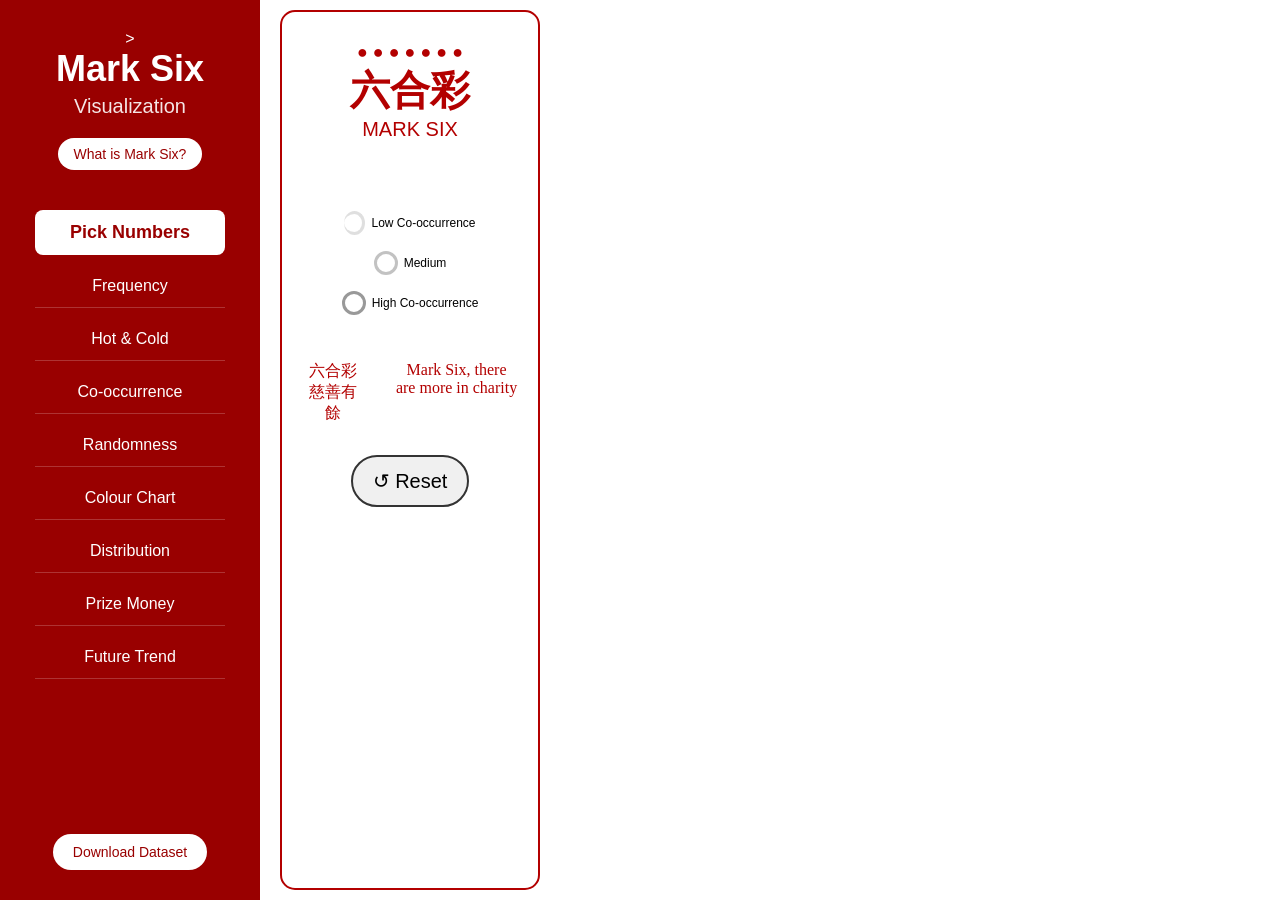
==== index.html @ 0666bc1e "changed names" ====
<!DOCTYPE html>
<html>
<head>
    <meta charset="UTF-8">
    <title>Mark Six Visualization</title>
    <link rel="stylesheet" href="style.css">
</head>
<body>
    <div class="wrapper">
        <!-- Left navigation bar -->
        <div class="sidebar-left">
            <div class="sidebar-header">
               <! <img src="images/ball-1.svg" alt="logo" class="logo-icon"> >
                <h1>Mark Six</h1>
                <p>Visualization</p>
                <button id="infoBtn" class="info-button">What is Mark Six?</button>
            </div>

            <div class="nav-menu">
                <button class="nav-btn active">Pick Numbers</button>
                <button class="nav-btn">Frequency</button>
                <button class="nav-btn">Hot & Cold</button>
                <button class="nav-btn">Co-occurrence</button>
                <button class="nav-btn">Randomness</button>
                <button class="nav-btn">Colour Chart</button>
                <button class="nav-btn">Distribution</button>
                <button class="nav-btn">Prize Money</button>
                <button class="nav-btn">Future Trend</button>
            </div>

            <button id="downloadBtn" class="download-btn">Download Dataset</button>
        </div>

        <!-- Middle Main Content Area-->
        <div class="main-middle">

            <!-- Page 1 : Pick Numbers -->
            <div class="page active-page" id="page-pick">
                <div class="text-container-top">
                    <p style="color: #b30000; font-size: 18px;">&#9679; &#9679; &#9679; &#9679; &#9679; &#9679; &#9679</p>
                    <p style="color: #b30000; font-size: 40px; font-weight: bold">六合彩</p>
                    <p style="color: #b30000; font-size: 20px;">MARK SIX</p>
                </div>
                
                <div class="grid-container" id="number-grid"></div>

                <div class="legend-container">
                    <div class="legend-item">
                        <span style="width:18px;height:18px;border-radius:50%;border:3px solid #999;border-left:transparent;opacity:0.3;"></span>
                        <span>Low Co-occurrence</span>
                    </div>
                    <div class="legend-item">
                        <span style="width:18px;height:18px;border-radius:50%;border:3px solid #999;opacity:0.6;"></span>
                        <span>Medium</span>
                    </div>
                    <div class="legend-item">
                        <span style="width:18px;height:18px;border-radius:50%;border:3px solid #999;opacity:1;"></span>
                        <span>High Co-occurrence</span>
                    </div>
                </div>

                <div class="text-container-bottom">
                    <p style="color: #b30000; font-size: 16px;">六合彩慈善有餘</p>
                    <p style="color: #b30000; font-size: 16px; font-family: 'segoe script'; margin-left: 2em">Mark Six, there are more in charity</p>
                </div>

                <button id="resetBtn" class="reset-button">
                    <span class="reset-icon">↺ Reset</span>
                </button>
            </div>

            <!-- Page 2 : Frequency -->
            <div class="page" id="page-frequency">
                <div class="title-bar">
                    <p style="color: #b30000; font-size: 18px;">&#9679; &#9679; &#9679; &#9679; &#9679; &#9679; &#9679</p>
                    <p style="color: #b30000; font-size: 40px; font-weight: bold">六合彩</p>
                    <p style="color: #b30000; font-size: 20px;">MARK SIX</p>
                </div>

                <div id="freq-ball-wrap"></div>

                <div class="text-container-bottom">
                  <p style="color: #b30000; font-size: 16px;">六合彩慈善有餘</p>
                  <p style="color: #b30000; font-size: 16px; font-family: 'segoe script'; margin-left: 2em">Mark Six, there are more in charity</p>
                </div>
            </div>

            <!-- Page 3 : Hot & Cold -->
            <div class="page" id="page-hotcold">
                <h1 style="color:#990000;">Are there "hot" and "cold" numbers?</h1>

                <div class="hc-container">
                    <!-- Left：Top 10 Hottest -->
                    <div class="hc-col hot-col">
                      <h3><span class="arrow-up">↗</span> Top 10 Hottest Numbers</h3>
                      <div id="hot-list"></div>
                    </div>
                
                    <!-- Right：Top 10 Coldest -->
                    <div class="hc-col cold-col">
                      <h3><span class="arrow-down">↘</span> Top 10 Coldest Numbers</h3>
                      <div id="cold-list"></div>
                    </div>
                </div>
            </div>
        
            <!-- Page 4 : Co-occurrence -->
            <div class="page" id="page-cooccur">
                <h1 style="color:#990000;">How often do certain pairs occur together?</h1>

                <div class="controls-container">
                    <label for="thresholdSlider">Threshold (Minimum frequency to be shown): <span><output id="range-value">0</output></span></label>
                    <div style="display:flex; align-items:center; gap:10px;">
                      <span><output id="min-range">0</output> (Min)</span>
                      <input type="range" id="thresholdSlider" min="25" max="70" value="47"/>
                      <span><output id="max-range">0</output> (Max)</span>
                    </div>

                    <div class="desc-text">
                        <!-- Co-occurrence frequency: Higher = wider & lighter line | Lower = thinner & darker line -->
                    </div>
                </div>
                
                <div id="cooccur-svg-container"></div>
            </div>
        
            <!-- Page 5 : Randomness -->
            <div class="page" id="page-random" style="max-width:100%; width:1600px; margin:0 auto;">
                <h1 style="color:#990000;">Does the distribution of numbers approximate uniform randomness?</h1>

                <div style="display:flex; gap:20px; margin-top:20px;">
                    <!-- Left：Individual Number Frequency Histogram -->
                    <div style="flex:1;">
                        <h3>Individual Number Frequency</h3>
                        <div id="chart-individual" style="width:700px; height:500px;"></div>
                    </div>
            
                    <!-- Right：Sum of Numbers Histogram -->
                    <div style="flex:1;">
                        <h3>Sum of 6 Numbers per Draw</h3>
                        <div id="chart-sum" style="width:700px; height:500px;"></div>
                    </div>
                </div>
            
                <!-- Statistical cards -->
                <div style="margin-top:30px; display:flex; gap:15px; flex-wrap:wrap;">
                    <!-- Left side: Individual statistics -->
                    <div style="flex:1; display:flex; gap:15px; flex-wrap:wrap; justify-content:center;">
                        <div class="stat-card-left"><b>Average Count:</b> <span id="avg-count">-</span></div>
                        <div class="stat-card-left"><b>Min Count:</b> <span id="min-count">-</span></div>
                        <div class="stat-card-left"><b>Max Count:</b> <span id="max-count">-</span></div>
                        <div class="stat-card-left"><b>Variance:</b> <span id="variance">-</span></div>
                        <div class="stat-card-left"><b>Uniform Check:</b> <span id="random-result">-</span></div>
                    </div>

                    <!-- Right side: Sum of number statistics -->
                    <div style="flex:1; display:flex; gap:15px; flex-wrap:wrap; justify-content:center;">
                        <div class="stat-card-right"><b>Mean Sum:</b> <span id="sum-mean">-</span></div>
                        <div class="stat-card-right"><b>Min Sum:</b> <span id="sum-min">-</span></div>
                        <div class="stat-card-right"><b>Max Sum:</b> <span id="sum-max">-</span></div>
                        <div class="stat-card-right"><b>Std Dev:</b> <span id="sum-std">-</span></div>
                        <div class="stat-card-right"><b>Normal Check:</b> <span id="normal-result">-</span></div>
                    </div>
                </div>

                <div class="page5-data-note">
                    Note: All data visualisations on this page only analyse the six main winning numbers. 
                    The extra special number is not included.
                </div> 
            </div>
        
            <!-- Page 6 : Colour Chart -->
            <div class="page" id="page-colour">
                <h1 style="color:#990000;">Which colour of number balls appears most frequently?</h1>
            </div>
        
            <!-- Page 7 : Distribution -->
            <div class="page" id="page-distribution">
                <h1 style="color:#990000;">Does the distribution of numbers exhibit significant differences based on the day of draw?</h1>
            </div>
        
            <!-- Page 8 : Prize Money -->
            <div class="page" id="page-prize">
                <h1 style="color:#990000;">How do jackpot sizes and number frequencies correlate?</h1>
            </div>
        
            <!-- Page 9 : Future Trend -->
            <div class="page" id="page-trend">
                <h1 style="color:#990000;">What is the futurn trend?</h1>
            </div>

        </div>

        <!-- Statistical Information Area -->
        <div class="sidebar-right">

            <!-- Mode 1: Statistics panel used for Pick Numbers -->
            <div id="panel-stats" class="panel-content">
                <!-- Initial tooltip text -->
                <div class="empty-state-text" id="emptyState">
                    Pick any number from the left to see its winning probability and statistics
                </div>

                <!-- Statistics panel -->
                <div class="stats-container" id="statsContainer" style="display: none; width: 100%;">
                    <div class="stats-header">
                        <div class="stats-icons" id="statsIcons">
                        </div>
                        <div class="stats-title">
                            <h2>Number(s): <span id="selectedNumbersText">1</span></h2>
                            <p>Statistical Analysis</p>
                        </div>
                    </div>
            
                    <!-- Statistical Card Area -->
                    <div class="stats-cards">
                        <div class="stat-card appearances">
                            <div class="icon">↗</div>
                            <div class="label">Appearances</div>
                            <div class="value" id="appearances">0</div>
                            <div style="color: #718096; font-size: 18px;">in 2522 draws</div>
                        </div>
                        <div class="stat-card frequency">
                            <div class="icon">%</div>
                            <div class="label">Frequency</div>
                            <div class="value" id="frequency">0.00%</div>
                            <div style="color: #718096; font-size: 18px;">appearance rate</div>
                        </div>
                        <div class="stat-card main">
                            <div class="icon">🏆</div>
                            <div class="label">Main Number</div>
                            <div class="value" id="mainNumber">0</div>
                            <div style="color: #718096; font-size: 18px;">times drawn</div>
                        </div>
                        <div class="stat-card last">
                            <div class="icon">🗓️</div>
                            <div class="label">Last Seen</div>
                            <div class="value" id="lastSeen">N/A</div>
                            <div style="color: #718096; font-size: 18px;">last appearance</div>
                        </div>
                    </div>
                    
                    <!-- Bar chart Area -->
                    <div id="chartWrapper" style="display: none; margin-top: 20px; width: 100%;">
                        <h3 style="font-size: 30px; margin-bottom: 5px;">Most Common Companion Numbers</h3>
                        <p style="color: #718096; font-size: 14px; margin-bottom: 10px;">Numbers that frequently appear together with your selection</p>
                        <div id="companionChart" style="width: 100%;"></div>
                    </div>
                </div>
            </div>

            <!-- Mode 2: Frequency Page Dedicated Button Panel -->
            <div id="panel-frequency" class="panel-content" style="display:none;">
                <div style="padding:30px;">
                    <h1 style="color:#990000;">Which numbers appear most frequently over time?</h1>
                    <h2 style="color:#6a0000;">Click the buttons below to view effects</h2>
                    <button id="btnSortFreq" class="freq-btn">Sort By Frequency</button>
                    <button id="btnSizeFreq" class="freq-btn">Size By Frequency</button>
                    <button id="btnResetFreq" class="freq-btn">Reset Balls</button>
                </div>
            </div>

            <!-- Mode 3: Hot & Cold Page Dont need Panel -->

            <!-- Mode 4: Frequency Page Dedicated Button Panel -->
            <div id="panel-cooccur" style="display:none;"> 
                <div id="clickable-box" class="pair-instruction" style="cursor: pointer;">Click to reset diagram</div>           
                <div class = "pair-instruction">Click each pair card to highlight the corresponding connection line</div>
                <h3>Top Number Pairs</h3>
                <div id="top-pairs-container"></div>
            </div>

        </div>
    </div>

    <!-- Pop-up background and content -->
    <div id="modalOverlay" class="modal-overlay">
        <div class="modal-content">
            <span class="close-btn" id="closeModal">&times;</span>
            <h1>What is Mark Six?</h1>
            <p>
                Mark Six is a popular lottery game in Hong Kong, organized by the Hong Kong Jockey Club. 
                Players choose 6 numbers from 1 to 49, and a draw is held three times a week to determine the winning combination.
            </p>
            <br>
            <h2>How It Works</h2>
            <p>
                Six main numbers and one extra number are drawn. The more matching numbers you have, the higher the prize tier.
            </p>
            <br>
            <div class="modal-buttons">
                <a href="https://bet.hkjc.com/marksix/" target="_blank" class="btn btn-outline">Official Site ↗</a>
                <a href="https://is.hkjc.com/aosbs/help/en/mk6_guide.html" target="_blank" class="btn btn-fill">Official Betting Guide ↗</a>
            </div>
        </div>
    </div>

    <script src="https://d3js.org/d3.v7.min.js"></script>
    <script src="script1.js"></script>
</body>
</html>
---- style.css ----
body, html {
    height: 100%;
    margin: 0;
    font-family: Arial, sans-serif;
}
.wrapper {
    display: flex;
    height: 100vh;
    gap: 0;
}

/* Left navigation bar */
.sidebar-left {
    width: 260px;
    background-color: #990000;
    color: white;
    display: flex;
    flex-direction: column;
    align-items: center;
    padding: 30px 35px;
    box-sizing: border-box;
}
.sidebar-header {
    text-align: center;
    margin-bottom: 40px;
}
.sidebar-header .logo-icon {
    width: 60px;
    height: 60px;
    margin-bottom: 10px;
}
.sidebar-header h1 {
    font-size: 36px;
    margin: 0;
}
.sidebar-header p {
    font-size: 20px;
    opacity: 0.9;
    margin: 5px 0 20px;
}
.welcome-button {
    background-color: white;
    color: #990000;
    border: none;
    padding: 8px 16px;
    border-radius: 20px;
    font-size: 14px;
    cursor: pointer;
    margin-bottom: 10px;
}
.welcome-button:hover {
    background-color: #f0f0f0;
    transform: scale(1.03);
}
.info-button {
    background-color: white;
    color: #990000;
    border: none;
    padding: 8px 16px;
    border-radius: 20px;
    font-size: 14px;
    cursor: pointer;
}
.info-button:hover {
    background-color: #f0f0f0;
    transform: scale(1.03);
}
.nav-menu {
    display: flex;
    flex-direction: column;
    gap: 10px;
    width: 100%;
    margin-bottom: auto;
}
.nav-btn {
    background: transparent;
    border: none;
    color: white;
    font-size: 16px;
    padding: 12px 0;
    cursor: pointer;
    border-bottom: 1px solid rgba(255,255,255,0.2);
    transition: all 0.25s ease;
}
.nav-btn.active {
    background-color: #ffffff;
    color: #990000;
    border-radius: 8px;
    border-bottom: none;
    font-size: 18px;
    font-weight: bold;
    transition: all 0.25s ease;
}
.download-btn {
    background-color: white;
    color: #990000;
    border: none;
    padding: 10px 20px;
    border-radius: 20px;
    font-size: 14px;
    cursor: pointer;
    margin-top: 20px;
}
.download-btn:hover {
    background-color: #f0f0f0;
    transform: scale(1.03);
}
.page {
    display: none;
    width: 100%;
    box-sizing: border-box;
}
.page.active-page {
  display: flex;
  flex-direction: column;
  width: fit-content;
  margin: 0 auto;
  text-align: center;
}

/* Page 1 middle number ball area */
.main-middle {
    flex: 1;
    display: flex;
    flex-direction: column;
    align-items: center;
    justify-content: flex-start;
    padding: 30px 20px;
    border: 2px solid #b30000;
    border-radius: 15px;
    margin: 10px 20px;
    box-sizing: border-box;
}
.text-container-top {
    text-align: center;
    margin-bottom: 20px;
}
.text-container-top p {
    margin: 0;
}
.grid-container {
    display: grid;
    grid-template-columns: repeat(7, 1fr);
    gap: 10px;
    padding: 20px;
}
.num-ball {
    position: relative;
    width: 70px;
    height: 70px;
    border-radius: 50%;
    border: 2px solid #2c3e50;
    background: white;
    display: flex;
    align-items: center;
    justify-content: center;
    cursor: pointer;
    font-size: 26px;
    font-weight: bold;
    transition: 0.2s;
    overflow: visible !important;
}
.num-ball.selected {
    border-color: transparent;
}
.num-ball.selected .ball-img {
    opacity: 1;
}
.num-ball.selected .num-text {
    opacity: 0;
}
.num-ball.selected .ball-ring {
    display: none;
}
.num-ball:hover { 
    background: #2c3e50;
    color: white;
}
.num-ball:not(.selected):hover {
    background-color: #f0f0f0;
    transform: translateY(-2px);
    opacity: 1 !important;
}
.ball-img {
    position: absolute;
    top: 0;
    left: 0;
    right: 0;
    bottom: 0;
    width: 100%;
    height: 100%;
    background-size: contain;
    background-repeat: no-repeat;
    opacity: 0;
    transition: opacity 0.2s;
    z-index: 5;
    border-radius: 50%;
    transform: scale(1.3);
}
.ball-ring {
    position: absolute;
    top: -3px;
    left: -3px;
    width: calc(100% + 6px);
    height: calc(100% + 6px);
    border-radius: 50%;
    pointer-events: none;
    z-index: 10;
}
.ball-ring circle {
    stroke-width: 5.5px;
    fill: none;
    stroke-linecap: round;
    transition: stroke-dasharray 0.4s ease;
}
.num-text {
    position: relative;
    z-index: 2;
    font-weight: bold;
}
.text-container-bottom {
    text-align: center;
    display: flex;
    justify-content: center; 
    margin-top: 20px;
}
.legend-container {
    display: flex;
    justify-content: center;
    align-items: center;
    gap: 16px;
    margin-top: 10px;
    margin-bottom: 10px;
    flex-wrap: wrap;
    font-size: 12px;
}
.legend-item {
    display: flex;
    align-items: center;
    gap: 6px;
}
.legend-color {
    width: 16px;
    height: 16px;
    border-radius: 50%;
}

.reset-button {
    display: flex;
    align-items: center;
    justify-content: center;
    gap: 10px;
    background-color: #f0f0f0;
    border: 2px solid #333;
    border-radius: 50px;
    padding: 12px 20px;
    font-size: 20px;
    cursor: pointer;
    margin-top: 15px;
    margin-left: auto;
    margin-right: auto;
    transition: all 0.2s ease;
}
.reset-button:hover {
    background-color: #e0e0e0;
    transform: scale(1.03);
}
.reset-icon {
    font-size: 20px;
}

/* Page 1 right-side statistics panel */
.sidebar-right {
    width: 700px;
    background-color: transparent;
    margin: 10px;
    border-radius: 15px;
    padding: 20px;
    box-sizing: border-box;
    position: relative;
    overflow-y: auto;
    overflow-x: hidden !important;
    transition: background-color 0.3s ease;
}
.sidebar-right.active {
    background-color: #ffe6e6; 
}
.empty-state-text {
    position: absolute;
    top: 50%;
    left: 50%;
    transform: translate(-50%, -50%);
    width: 80%;
    text-align: center;
    color: #718096;
    font-size: 24px;
    line-height: 1.6;
    word-wrap: break-word;
    margin: 0;
}
.stats-container {
    background: white;
    border-radius: 16px;
    padding: 30px;
    box-shadow: 0 4px 12px rgba(0,0,0,0.05);
    width: 100%;
    box-sizing: border-box;
    overflow-x: hidden;
}
.stats-header {
    display: flex;
    flex-direction: column;
    align-items: flex-start;
    text-align: center;
    margin-bottom: 30px;
    flex-wrap: nowrap;
    gap: 10px;
}
.stats-icons {
    display: flex;
    gap: 6px;
    flex-wrap: nowrap;
    flex-shrink: 1;
    align-items: center;
    align-content: center;
}
.stats-icon {
    width: 60px;
    height: 60px;
    border-radius: 50%;
    background-color: #2563eb;
    color: white;
    flex-shrink: 0;
    display: flex;
    align-items: center;
    justify-content: center;
    font-size: 40px;
    flex-shrink: 0;
    margin-right: 0px;
}
.stats-title h2 {
    margin: 0;
    font-size: 25px;
    color: #1a202c;
}
.stats-title p {
    margin: 5px 0 0;
    color: #718096;
    font-size: 16px;
    text-align: left;
}
.stats-cards {
    display: grid;
    grid-template-columns: repeat(auto-fit, minmax(220px, 1fr));
    gap: 20px;
}
.stat-card {
    background: white;
    border-radius: 12px;
    padding: 20px;
    box-shadow: 0 2px 8px rgba(0,0,0,0.08);
}
.stat-card .icon {
    font-size: 28px;
    margin-bottom: 10px;
}
.stat-card .label {
    color: #4a5568;
    font-size: 16px;
    margin-bottom: 8px;
}
.stat-card .value {
    font-size: 26px;
    font-weight: bold;
}
.stat-card.appearances .value { color: #2563eb; }
.stat-card.frequency .value { color: #16a34a; }
.stat-card.main .value { color: #ea580c; }
.stat-card.last .value { color: #9333ea; }

/* Co-occurrence bar chart container style */
.chart-container {
    background: white;
    border-radius: 16px;
    padding: 25px;
    box-shadow: 0 4px 12px rgba(0,0,0,0.05);
}
.chart-header h3 {
    margin: 0 0 5px;
    font-size: 24px;
    color: #1a202c;
}
.chart-header p {
    margin: 0 0 20px;
    color: #718096;
    font-size: 16px;
}
/* Basic style of D3 chart */
.bar {
    fill: url(#gradient);
    fill: #9333ea;
}
.bar:hover {
    opacity: 0.8;
    fill: #ec4899;
}
.axis-label {
    font-size: 14px;
    fill: #4a5568;
}
.tooltip {
    position: absolute;
    background: white;
    border: 1px solid #9333ea;
    border-radius: 8px;
    padding: 10px;
    box-shadow: 0 2px 8px rgba(0,0,0,0.15);
    pointer-events: none;
    opacity: 0;
    transition: opacity 0.2s;
}
#companionChart {
    width: 100%;
    max-width: 100%;
    overflow: hidden;
}

#companionChart svg {
    max-width: 100%;
    height: auto;
}
.axis text {
    font-size: 12px;
}
/* Pop-up style */
.modal-overlay {
    display: none;
    position: fixed;
    top: 0;
    left: 0;
    width: 100%;
    height: 100%;
    background-color: rgba(0,0,0,0.5);
    z-index: 2000;
    align-items: center;
    justify-content: center;
}
.modal-content {
    background: white;
    padding: 60px;
    border-radius: 16px;
    width: 90%;
    max-width: 700px;
    position: relative;
    box-shadow: 0 4px 20px rgba(0,0,0,0.2);
}
.modal-content h1,
.modal-content h2,
.modal-content h3 {
  margin-top: 14px;
  margin-bottom: 8px;
}

.modal-content p {
  margin-top: 6px;
  margin-bottom: 6px;
}
.modal-content a {
    margin-top: 4px;
    margin-bottom: 12px;
}
.close-btn {
    position: absolute;
    top: 20px;
    right: 25px;
    font-size: 40px;
    cursor: pointer;
    color: #333;
}
.close-btn:hover  {
    color: #6a0000;
}
.back-btn {
    position: absolute;
    top: 20px;
    left: 20px;
    font-size: 35px;
    color: #333;
    background: none;
    border: none;
    cursor: pointer;
    padding: 4px 8px;
}
.back-btn:hover {
    color: #6a0000;
}
.modal-buttons {
    display: flex;
    gap: 30px;
    justify-content: center;
}
.btn {
    padding: 15px 40px;
    border-radius: 30px;
    text-decoration: none;
    font-size: 18px;
    font-weight: 500;
}
.btn-outline {
    border: 2px solid #b30000;
    color: #b30000;
    background: white;
}
.btn-fill {
    background-color: #b30000;
    color: white;
}

/* Page 2 Frequency page bottons*/
.freq-btn {
    display: block;
    padding: 20px 24px;
    margin: 20px 20px;
    max-width: 400px;
    font-size: 20px;
    font-weight: bold;
    border-radius: 30px;
    border: none;
    background-color: #990000;
    color: white;
    cursor: pointer;
    transition: 0.2s;
}
.freq-btn.active-dark {
    background-color: #6b0000 !important;
    transform: scale(1.03);
}
.freq-btn:hover {
    background-color: #b30000;
    transform: scale(1.03);
}
.panel-content {
    display: none;
    width: 100%;
    height: 100%;
}
#freq-ball-wrap .num-ball:not(.selected):hover {
    background-color: #ffffff;
}
#freq-ball-wrap .num-ball:not(.selected):hover .num-text {
    transition: color 0.2s ease;
}

/* Page 2 middle ball area */
.freq-container {
    width: 100%;
    height: 500px;
    display: flex;
    justify-content: center;
    align-items: center;
}
.title-bar p {
    text-align: center;
    margin: 0;
}
.grid-container-freq {
    display: grid;
    grid-template-columns: repeat(7, 1fr);
    gap: 10px;
    padding: 20px;
    margin: 0 auto;
}
.grid-container-freq .num-ball {
    width: 70px !important;
    height: 70px !important;
    font-size: 26px !important;
}
#freq-ball-wrap {
    position: relative;
    width: 520px;
    height: 600px;
    margin: 20px auto;
}
#freq-ball-wrap .num-ball {
    position: absolute;
    width: 70px;
    height: 70px;
}
.freq-status-label {
    text-align: center;
    font-size: 18px;
    font-weight: bold;
    margin: 10px 0 5px 0;
    padding: 6px 0;
    border-radius: 8px;
}
.status-include {
    color: #990000;
    background: rgba(255,255,255,0.8);
}
.status-exclude {
    color: #0066aa;
    background: rgba(255,255,255,0.8);
}
.page2-freq-tooltip {
    position: absolute;
    background: rgba(0, 0, 0, 0.85);
    color: #fff;
    padding: 10px 14px;
    border-radius: 10px;
    pointer-events: none;
    font-size: 14px;
    box-shadow: 0 3px 10px rgba(0,0,0,0.2);
    opacity: 0;
    transition: opacity 0.2s ease;
    z-index: 9999;
    white-space: nowrap;
}
  
/* Page 3 Hot & Cold Page */
.hc-container {
    display: flex;
    gap: 30px;
    justify-content: center;
    padding: 20px;
}
.hc-col {
    max-width: 400px;
    border: 1px solid #969696;
}
.hot-col{
    background: #fff5f2;
    border-radius: 8px;
    padding: 15px;
}
.cold-col {
    background: #f2faff;
    border-radius: 8px;
    padding: 15px;
}
.hc-col h3 {
    margin-top: 0;
    font-size: 20px;
}
.arrow-up { color: #e74c3c; }
.arrow-down { color: #2980b9; }
#hot-list,
#cold-list {
  transition: opacity 0.3s ease;
}
.hc-item {
    display: flex;
    align-items: center;
    justify-content: flex-start;
    gap: 10px;
    margin: 12px 0;
    min-width: 400px;
    transition: all 0.3s ease;
    opacity: 1;
}
.hc-item-fade-out {
    opacity: 0;
    transform: translateY(6px);
}
.hc-rank {
    font-size: 16px;
    color: #666;
    width: 30px;
}
.hc-ball {
    width: 50px;
    height: 50px;
    border-radius: 50%;
    display: flex;
    align-items: center;
    justify-content: center;
    font-weight: bold;
    font-size: 20px;
    color: #000;
    border: 3px solid;
    flex-shrink: 0;
}
.hc-ball-svg {
    width: 60px;
    height: 60px;
    border-radius: 50%;
    overflow: hidden;
    box-sizing: border-box;
    display: flex;
    align-items: center; 
    justify-content: center;
    flex-shrink: 0;    
    margin-left: 7px;
}
.hc-ball-svg img {
    width: 100%;
    height: 100%;
    object-fit: contain;
    display: block;
}
.hot-bar {
    flex-grow: 1;
    height: 8px;
    background: #ffdddd;
    border-radius: 4px;
    position: relative;
    min-width: 260px;
}
.hot-bar-fill {
    position: absolute;
    top: 0;
    left: 0;
    height: 100%;
    background: #e74c3c;
    border-radius: 4px;
}
.cold-bar {
    flex-grow: 1;
    height: 8px;
    background: #d4ebf8;
    border-radius: 4px;
    position: relative;
    min-width: 260px;
}
.cold-bar-fill {
    position: absolute;
    top: 0;
    left: 0;
    height: 100%;
    background: #2980b9;
    border-radius: 4px;
}
.hc-count {
    width: 30px;
    text-align: right;
    font-weight: bold;
}

/* Page 4 left co-occurrence Page */
.controls-container {
    margin: 15px auto;
    max-width: 900px;
    text-align: center;
}
#thresholdSlider {
    width: 700px; /* Slider length */
    margin: 0 15px;
}
#cooccur-svg-container {
    display: flex;
    justify-content: center;
    align-items: center;
    padding: 20px;
    height: 75vh;
}
.cooccur-node {
    fill: white;
    stroke: red;
    stroke-width: 2;
    cursor: pointer;
}
.cooccur-link {
    stroke: #7b84d6;
    stroke-opacity: 0.6;
}
.cooccur-text {
    font-size: 14px;
    text-anchor: middle;
    fill: black;
    font-weight: bold;
    pointer-events: none;
}
.desc-text {
    margin-top: 12px;
    font-size: 15px;
    color: #444;
    font-weight: 500;
}
#cooccur-svg-container svg {
    transition: opacity 0.3s ease;
}
/* Page 4 Top Pairs Cards */
.top-pairs-header {
    display: flex;
    align-items: center;
    gap: 20px;
    margin-bottom: 0;
}
.top-pairs-header h2 {
    margin: 0;
}
#top-pairs-container {
    transition: all 0.3s ease;
}
.pair-instruction {
    margin-bottom: 15px;
    padding: 8px 12px;
    background: #f0e6ff;
    border: 1px solid #d9b3ff;
    border-radius: 8px;
    font-size: 13px;
    color: #663399;
    text-align: center;
    line-height: 1.2;
}
.pair-card {
    display: flex;
    justify-content: space-between;
    align-items: center;
    background: #f8f9ff;
    border: 1px solid #d9b3ff;
    border-radius: 12px;
    padding: 12px 30px;
    margin-bottom: 10px;
    cursor: pointer;
    transition: all 0.3s ease;
    opacity: 1;
    transform: translateY(0);
}
.pair-card:hover {
    background: #f0e6ff;
    border-color: #9933cc;
    transform: translateY(-2px); /* Slightly rise up */
    box-shadow: 0 4px 12px rgba(153, 51, 204, 0.15);
}
.pair-left {
    display: flex;
    align-items: center;
    gap: 12px;
}
.pair-ball {
    width: 46px;
    height: 46px;
    border-radius: 50%;
    display: flex;
    align-items: center;
    justify-content: center;
    font-size: 18px;
    font-weight: bold;
    color: white;
}
.pair-ball.purple {
    background: #9933cc;
}
.pair-ball.blue {
    background: #3366ff;
}
.arr {
    font-size: 18px;
    color: #9933cc;
    font-weight: bold;
}
.pair-right {
    display: flex;
    text-align: right;
    align-items: baseline;
    gap: 6px;
}
.pair-count {
    font-size: 28px;
    font-weight: bold;
    color: #2200ff;
}
.pair-text {
    font-size: 20px;
    color: #666;
}

/* Page 5 Randomness */
.stat-card-left {
    background: #f0f7ff;
    border: 1px solid #94bfff;
    border-radius: 10px;
    padding: 12px 20px;
    font-size: 15px;
}
.stat-card-right {
    background: #fff0f3;
    border: 1px solid #ff9fb3;
    border-radius: 10px;
    padding: 12px 20px;
    font-size: 15px;
}
.page5-data-note {
    margin-top: 80px;
    padding-top: 16px;
    font-size: 13px;
    color: #666;
    line-height: 1.7;
    text-align: center;
    border-top: 1px solid #e5e5e5;
}

/* Page 6 Left Colour Chart */
.colour-controls {
    text-align: right;
    margin-bottom: 10px;
    font-size: 18px;
}
  
.colour-chart-wrapper {
    width: 900px;
    height: 600px;
    margin: 0 auto;
}
  
#colour-summary-chart {
    width: 100%;
    height: 100%;
}
  
.divider {
    stroke-width: 2;
    stroke: #ffffff;
}

/* Page 6 Right Chart*/
#panel-colour {
    padding: 20px;
    height: 100%;
    overflow-y: auto;
    border: 1px solid #ddd;
    border-radius: 10px;
    background: #fff;
    box-sizing: border-box;
    
}
  
#panel-colour h3 {
    font-size: 18px;
    margin-bottom: 14px;
    color: #222;
}
  
.colour-detail-table {
    overflow-y: auto;
}
  
.draw-row {
    display: flex;
    align-items: center;
    gap: 8px;
    padding: 5px 0;
    border-bottom: 1px solid #eee;
}
  
.draw-date {
    width: 110px;
    font-size: 12px;
    color: #555;
}
  
.colour-ball {
    width: 28px;
    height: 28px;
    border-radius: 4px;
    display: flex;
    align-items: center;
    justify-content: center;
    color: white;
    font-size: 12px;
    font-weight: bold;
}

/* Page 7 Weekday buttons*/
.weekday-button-group {
    width: 600px;
    display: grid;
    grid-template-columns: repeat(4, 1fr); /* Four buttons in a row */
    gap: 8px;
    margin-top: 40px;
    margin-left: 24px;
    margin-bottom: 24px;
    justify-items: center;
}
.weekday-btn {
    width: 100%;
    padding: 9px 4px;
    font-size: 18px;
    border: 1px solid #ccc;
    border-radius: 6px;
    background: #fff;
    cursor: pointer;
    text-align: center;
}
.weekday-btn:hover {
    background-color: #f1f1f1;
    border-color: #990000;
    transform: translateY(-1px);
    transition: all 0.2s ease;
}

.weekday-btn.active {
    background-color: #990000;
    color: #fff;
    border-color: #990000;
}
.weekday-btn.active:hover {
    background-color: #b30000; 
}
.weekday-info-box {
    font-size: 18px;
    line-height: 1.6;
    color: #333;
    background: #f8f9fa;
    padding: 14px;
    border-radius: 8px;
    margin-top: 100px;
    margin-left: 24px;
    margin-right: 24px;
}

/* Page 7 Toggle Extra Number button */
.extra-toggle-group {
    display: flex;
    gap: 6px;
    margin-top: 40px;
    margin-bottom: 10px;
    justify-content: center;
}
.extra-btn {
    width: 160px;
    padding: 16px 0;
    font-size: 18px;
    border: 1px solid #ccc;
    border-radius: 6px;
    background: #fff;
    cursor: pointer;
    text-align: center;
}
.extra-btn:hover {
    background-color: #f1f1f1;
    border-color: #990000;
    transform: translateY(-1px);
    transition: all 0.2s ease;
}
.extra-btn.active {
    background-color: #990000;
    color: #fff;
    border-color: #990000;
}
.extra-btn.active:hover {
    background-color: #b30000;
}

/* Page 8 chart*/
#prize-chart-container {
    position: relative;
  }
.chart-dot {
  fill: #990000;
  stroke: #fff;
  stroke-width: 1px;
  opacity: 0.5;
}
.chart-dot:hover {
    opacity: 1;
    filter: drop-shadow(0 0 6px #990000) drop-shadow(0 0 12px #cc0000);
}
.chart-line-path {
    fill: none;
    stroke: #990000;
    stroke-width: 3.5px;
}
.chart-line-point {
    fill: #990000;
    stroke: #fff;
    stroke-width: 2.5px;
}
.chart-line-point:hover {
    filter: drop-shadow(0 0 6px #990000) drop-shadow(0 0 12px #cc0000);
}
.vertical-average-line {
    stroke: #000;
    stroke-width: 2px;
    stroke-dasharray: 5,5;
    opacity: 0.8;
}
.average-line-label {
    font-size: 14px;
    font-weight: bold;
    fill: #000;
    text-anchor: middle;
}
#chart-button-group {
    text-align: center;
    margin-bottom: 10px;
    padding: 10px 22px;
}
.chart-btn {
    padding: 10px 22px;
    border: none;
    border-radius: 30px;
    font-size: 18px;
    font-weight: bold;
    cursor: pointer;
    transition: all 0.25s ease;
    margin: 0 6px 10px 0;
    width: auto !important;
    display: inline-block;
}
.chart-prize-tooltip {
    position: fixed !important; 
    background: rgba(0, 0, 0, 0.85);
    color: #fff;
    padding: 10px 14px;
    border-radius: 10px;
    pointer-events: none;
    font-size: 14px;
    box-shadow: 0 3px 10px rgba(0,0,0,0.2);
    opacity: 0;
    transition: opacity 0.2s ease;
    z-index: 999;
}
#toggleChartBtn {
    background: #990000;
    color: white;
}
#toggleChartBtn:hover {
    background: #cc0000;
}
#filterZeroBtn {
    background: #0066aa;
    color: white;
}
#filterZeroBtn:hover {
    background: #0088dd;
}

/* Page9 Future Trend */
.future-bar-hot { fill: #990000; transition: 0.2s; }
.future-bar-normal { fill: #777777; transition: 0.2s; }
.future-bar-cold { fill: #0066aa; transition: 0.2s; }

.future-bar-hot:hover {
  filter: drop-shadow(0 0 6px #990000);
  transform: scaleY(1.03);
}
.future-bar-normal:hover {
  filter: drop-shadow(0 0 4px #777);
  transform: scaleY(1.03);
}
.future-bar-cold:hover {
  filter: drop-shadow(0 0 6px #0066aa);
  transform: scaleY(1.03);
}

.future-tooltip {
  position: fixed !important;
  background: rgba(0,0,0,0.85);
  color: #fff;
  padding: 10px 14px;
  border-radius: 10px;
  pointer-events: none;
  font-size: 13px;
  opacity: 0;
  z-index: 999;
}
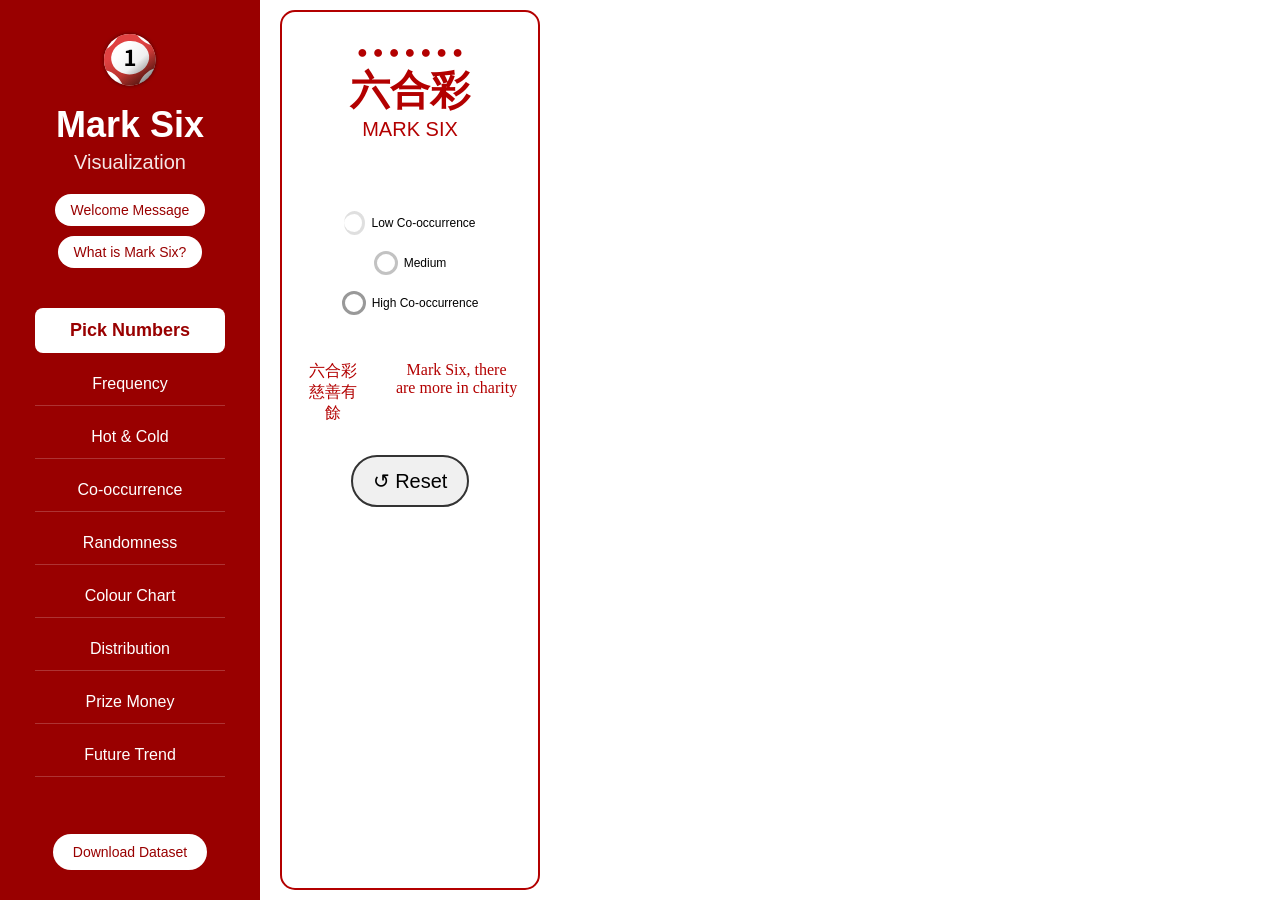
==== commit 158e9223: "Add files via upload" ====
--- a/index.html
+++ b/index.html
@@ -10,9 +10,10 @@
         <!-- Left navigation bar -->
         <div class="sidebar-left">
             <div class="sidebar-header">
-               <! <img src="images/ball-1.svg" alt="logo" class="logo-icon"> >
+                <img src="images/ball-1.svg" alt="logo" class="logo-icon">
                 <h1>Mark Six</h1>
                 <p>Visualization</p>
+                <button id="welcomeBtn" class="welcome-button">Welcome Message</button>
                 <button id="infoBtn" class="info-button">What is Mark Six?</button>
             </div>
 
@@ -79,6 +80,9 @@
 
                 <div id="freq-ball-wrap"></div>
 
+                <div id="freqStatusLabel" class="freq-status-label status-include">
+                    Current status: Includes Extra Number
+                </div>
                 <div class="text-container-bottom">
                   <p style="color: #b30000; font-size: 16px;">六合彩慈善有餘</p>
                   <p style="color: #b30000; font-size: 16px; font-family: 'segoe script'; margin-left: 2em">Mark Six, there are more in charity</p>
@@ -89,6 +93,10 @@
             <div class="page" id="page-hotcold">
                 <h1 style="color:#990000;">Are there "hot" and "cold" numbers?</h1>
 
+                <label style="font-size: 16px; font-weight: bold; margin: 0 10px;">
+                    <input type="checkbox" id="includeExtraPage3"> Include Extra Number
+                </label>
+                
                 <div class="hc-container">
                     <!-- Left：Top 10 Hottest -->
                     <div class="hc-col hot-col">
@@ -117,7 +125,7 @@
                     </div>
 
                     <div class="desc-text">
-                        <!-- Co-occurrence frequency: Higher = wider & lighter line | Lower = thinner & darker line -->
+                        Co-occurrence frequency: Higher = wider line | Lower = thinner line
                     </div>
                 </div>
                 
@@ -172,26 +180,54 @@
             <!-- Page 6 : Colour Chart -->
             <div class="page" id="page-colour">
                 <h1 style="color:#990000;">Which colour of number balls appears most frequently?</h1>
+
+                <!-- Top right corner switch -->
+                <div class="colour-controls">
+                    <label>
+                        <input type="checkbox" id="includeExtra"> Include Extra Number
+                    </label>
+                </div>
+
+                <!-- Left side: Long bar chart -->
+                <div class="colour-chart-wrapper">
+                    <div id="colour-summary-chart"></div>
+                </div>
             </div>
         
             <!-- Page 7 : Distribution -->
             <div class="page" id="page-distribution">
                 <h1 style="color:#990000;">Does the distribution of numbers exhibit significant differences based on the day of draw?</h1>
+
+                <div id="weekday-heatmap" style="width:900px; height:500px; margin:0 auto;"></div>
             </div>
         
             <!-- Page 8 : Prize Money -->
             <div class="page" id="page-prize">
                 <h1 style="color:#990000;">How do jackpot sizes and number frequencies correlate?</h1>
+
+                <div id="chart-button-group">
+                    <button id="toggleChartBtn" class="chart-btn">Switch to Line</button>
+                    <label class="checkbox-label">
+                        <input type="checkbox" id="filterZeroCheckbox"> Hide No-Winner Draws
+                    </label>
+                </div>
+
+                <div id="prize-scatter-chart" style="width:1000px; height:550px; margin-top:30px; margin-right:30px;"></div>
+
+                <div class="page5-data-note">
+                    Note: All data visualisations on this page only analyse the six main winning numbers. The extra special number is not included.
+                </div>
             </div>
         
             <!-- Page 9 : Future Trend -->
             <div class="page" id="page-trend">
                 <h1 style="color:#990000;">What is the futurn trend?</h1>
+                <div id="future-trend-chart"></div>
             </div>
 
         </div>
 
-        <!-- Statistical Information Area -->
+        <!-- Right Panel Area -->
         <div class="sidebar-right">
 
             <!-- Mode 1: Statistics panel used for Pick Numbers -->
@@ -207,33 +243,28 @@
                         <div class="stats-icons" id="statsIcons">
                         </div>
                         <div class="stats-title">
-                            <h2>Number(s): <span id="selectedNumbersText">1</span></h2>
-                            <p>Statistical Analysis</p>
+                            <h2>Statistical Analysis</h2>
                         </div>
                     </div>
             
                     <!-- Statistical Card Area -->
                     <div class="stats-cards">
                         <div class="stat-card appearances">
-                            <div class="icon">↗</div>
                             <div class="label">Appearances</div>
                             <div class="value" id="appearances">0</div>
-                            <div style="color: #718096; font-size: 18px;">in 2522 draws</div>
+                            <div style="color: #718096; font-size: 18px;">in <span id="totalDraws">0</span> draws</div>
                         </div>
                         <div class="stat-card frequency">
-                            <div class="icon">%</div>
                             <div class="label">Frequency</div>
                             <div class="value" id="frequency">0.00%</div>
                             <div style="color: #718096; font-size: 18px;">appearance rate</div>
                         </div>
                         <div class="stat-card main">
-                            <div class="icon">🏆</div>
                             <div class="label">Main Number</div>
                             <div class="value" id="mainNumber">0</div>
                             <div style="color: #718096; font-size: 18px;">times drawn</div>
                         </div>
                         <div class="stat-card last">
-                            <div class="icon">🗓️</div>
                             <div class="label">Last Seen</div>
                             <div class="value" id="lastSeen">N/A</div>
                             <div style="color: #718096; font-size: 18px;">last appearance</div>
@@ -243,7 +274,7 @@
                     <!-- Bar chart Area -->
                     <div id="chartWrapper" style="display: none; margin-top: 20px; width: 100%;">
                         <h3 style="font-size: 30px; margin-bottom: 5px;">Most Common Companion Numbers</h3>
-                        <p style="color: #718096; font-size: 14px; margin-bottom: 10px;">Numbers that frequently appear together with your selection</p>
+                        <p style="color: #718096; font-size: 14px; margin-bottom: 10px;margin-left: 4px;">Numbers that frequently appear together with your selection</p>
                         <div id="companionChart" style="width: 100%;"></div>
                     </div>
                 </div>
@@ -253,7 +284,10 @@
             <div id="panel-frequency" class="panel-content" style="display:none;">
                 <div style="padding:30px;">
                     <h1 style="color:#990000;">Which numbers appear most frequently over time?</h1>
-                    <h2 style="color:#6a0000;">Click the buttons below to view effects</h2>
+                    <h2 style="color:#000000; margin-top: 50px; margin-bottom: 30px;">Click the buttons below to view effects</h2>
+                    <label class="freq-checkbox-label">
+                        <input type="checkbox" id="chkIncludeExtra"> Include Extra Number
+                    </label>
                     <button id="btnSortFreq" class="freq-btn">Sort By Frequency</button>
                     <button id="btnSizeFreq" class="freq-btn">Size By Frequency</button>
                     <button id="btnResetFreq" class="freq-btn">Reset Balls</button>
@@ -262,30 +296,146 @@
 
             <!-- Mode 3: Hot & Cold Page Dont need Panel -->
 
-            <!-- Mode 4: Frequency Page Dedicated Button Panel -->
-            <div id="panel-cooccur" style="display:none;"> 
+            <!-- Mode 4: Co-occurrence Page Button Panel -->
+            <div id="panel-cooccur" class="panel-content" style="display:none;">   
+                <div style="padding:20px;">    
                 <div id="clickable-box" class="pair-instruction" style="cursor: pointer;">Click to reset diagram</div>           
-                <div class = "pair-instruction">Click each pair card to highlight the corresponding connection line</div>
-                <h3>Top Number Pairs</h3>
-                <div id="top-pairs-container"></div>
-            </div>
+                    <div class = "pair-instruction">Click each pair card to highlight the corresponding connection line</div>
+                    <div class="top-pairs-header">
+                        <h3>Top Number Pairs</h3> 
+                        <label> <input type="checkbox" id="includeExtraPage4" checked>
+                            Include Extra Number 
+                        </label>
+                    </div>
+
+                    <div id="top-pairs-container"></div>
+                </div>
+            </div>
+
+            <!-- Mode 5: Randomness page Dont need Panel -->
+
+            <!-- Mode 6: Colour Chart Panel -->
+            <div id="panel-colour" class="panel-content" style="display:none;">
+                <h3>All the Draws (Colour Breakdown)</h3>
+                <div id="colour-detail-table" class="colour-detail-table"></div>
+            </div>
+
+            <!-- Mode 7: Distribution Panel -->
+            <div id="panel-distribution" class="panel-content" style="display:none; padding:24px;">
+                <h2 style="color:#990000; margin-bottom:20px;">Weekday Settings</h2>
+                
+                <!-- Extra Number Checkbox -->
+                <label class="freq-checkbox-label page7-rect-box">
+                    <input type="checkbox" id="includeExtraPage7">
+                     Include Extra Number
+                </label>
+
+                <!-- Weekday Control Buttons -->
+                <div class="weekday-button-group">
+                    <button id="btn-all" class="weekday-btn active">All</button>
+                    <button id="btn-mon" class="weekday-btn">Monday</button>
+                    <button id="btn-tue" class="weekday-btn">Tuesday</button>
+                    <button id="btn-wed" class="weekday-btn">Wednesday</button>
+                    <button id="btn-thu" class="weekday-btn">Thursday</button>
+                    <button id="btn-fri" class="weekday-btn">Friday</button>
+                    <button id="btn-sat" class="weekday-btn">Saturday</button>
+                    <button id="btn-sun" class="weekday-btn">Sunday</button>
+                </div>
+
+                <!-- Background Info -->
+                <div class="weekday-info-box">
+                    <strong>Background Information<br><br></strong>
+                    Mark Six draws are <strong>regularly held on Tuesday, Thursday, and Saturday</strong> .<br><br>
+                    Draws on other days (Monday, Wednesday, Friday, Sunday) are rare, 
+                    <br>only held on public holidays or special occasions.
+                </div>
+            </div>
+
+            <!-- Mode 8: Prize Money page Dont need Panel -->
+
+            <!-- Mode 9: Future Trend page Dont need Panel -->
 
         </div>
     </div>
 
-    <!-- Pop-up background and content -->
+    <!-- Welcome Popup -->
+    <div id="welcomeOverlay" class="modal-overlay">
+        <div class="modal-content">
+            <span class="close-btn" id="closeWelcome">&times;</span>
+            <h1 style="color:#990000;">Welcome</h1>
+            <p>
+                Welcome! This platform is built to help you explore Mark Six data through clear, interactive visualizations. 
+                Our goal is to make patterns easier to spot and insights easier to understand, whether you're here out of curiosity, 
+                research, or just to experiment with the numbers.
+            </p>
+            <br>
+    
+            <h2 style="color:#990000;">What is Mark Six?</h2>
+            <p>
+                Mark Six is a popular lottery game in Hong Kong, organized by the Hong Kong Jockey Club. 
+                Players choose 6 numbers from 1 to 49, and a draw is held three times a week to determine the winning combination.
+                <a href="#" id="openMoreDetails" style="color:#990000; text-decoration: underline;"><br><br>More Details</a>
+            </p>
+            <br>
+    
+            <h2 style="color:#990000;">What You Can Do Here</h2>
+            <p>
+                We created a number-picker that lets you test how often specific number combinations have appeared in past draws. 
+                You'll also find a range of charts that <strong>visualize number frequency, the hottest and coldest numbers, 
+                co-occurance of the numbers, and other patterns.</strong>
+            </p>
+            <p>
+                Enjoy exploring the numbers — we hope this project gives you new insights and a fun way to interact with the data.
+            </p>
+            <br>
+    
+            <h3 style="color:#990000;">Disclaimer</h3>
+            <p style="font-size:13px;">
+                Our dataset only covers from 3 January 2008 to 3 March 2026, and the results shown on this platform are 
+                for informational and educational purposes. We do not guarantee accuracy, completeness, or future outcomes, 
+                and we do not take responsibility for any decisions made based on this data.
+            </p>
+            <br>
+    
+            <button id="startExploreBtn" class="btn btn-fill" style="width:100%;"><strong>Let's Explore!</strong></button>
+        </div>
+    </div>
+
+    <!-- More Detail Pop-up -->
     <div id="modalOverlay" class="modal-overlay">
         <div class="modal-content">
+            <button class="back-btn" id="backToWelcome">&lt;</button>
             <span class="close-btn" id="closeModal">&times;</span>
-            <h1>What is Mark Six?</h1>
-            <p>
-                Mark Six is a popular lottery game in Hong Kong, organized by the Hong Kong Jockey Club. 
-                Players choose 6 numbers from 1 to 49, and a draw is held three times a week to determine the winning combination.
-            </p>
-            <br>
-            <h2>How It Works</h2>
-            <p>
-                Six main numbers and one extra number are drawn. The more matching numbers you have, the higher the prize tier.
+
+            <h1 style="color:#990000;">What is Mark Six?</h1>
+            <p>
+                Mark Six is a <strong style="color:#990000;">6-out-of-49</strong> lottery game organized by the Hong Kong 
+                Jockey Club (HKJC). Since its launch in 1975, it has become a cultural staple, 
+                with proceeds supporting local charities and government revenue.
+            </p>
+            <br>
+            <ul style="padding-left: 20px;">
+                <li><strong style="color:#990000;">Cost:</strong> HK$10 per single entry</li>
+                <li><strong style="color:#990000;">Schedule:</strong> Draws typically occur every Tuesday, Thursday, and Saturday </li>
+                <li><strong style="color:#990000;">Pool:</strong> A single drum containing 49 balls (numbered 1 to 49)</li>
+            </ul>
+            <br>
+            <h2 style="color:#990000;">The Drawing Process</h2>
+            <p>
+                In every draw, the HKJC uses a transparent machine to randomly select seven numbers in total.
+            </p>
+            <p>
+                <strong style="color:#990000;">1. Drawn Numbers:</strong> The first 6 balls out of the machine.<br>
+                <strong style="color:#990000;">2. Extra Number:</strong> The 7th ball drawn. 
+                This acts as a "bonus" or "half-number" used specifically to determine winners in the 2nd, 4th, and 6th prize tiers.
+            </p>
+            <br>
+            <h2 style="color:#990000;">The Prize Structure</h2>
+            <p>
+                To win, you must match a specific combination of the numbers you chose against the numbers drawn. 
+                Unlike some international lotteries, the order in which the numbers are drawn does not matter—only that you have them. 
+                Occasionally, the HKJC holds a Snowball Draw (often during festivals like Chinese New Year). 
+                They add a pre-existing "Snowball Pool" to the 1st Prize, often pushing the jackpot to over HK$100 Million.
             </p>
             <br>
             <div class="modal-buttons">
@@ -296,6 +446,6 @@
     </div>
 
     <script src="https://d3js.org/d3.v7.min.js"></script>
-    <script src="script1.js"></script>
+    <script src="script.js"></script>
 </body>
 </html>
